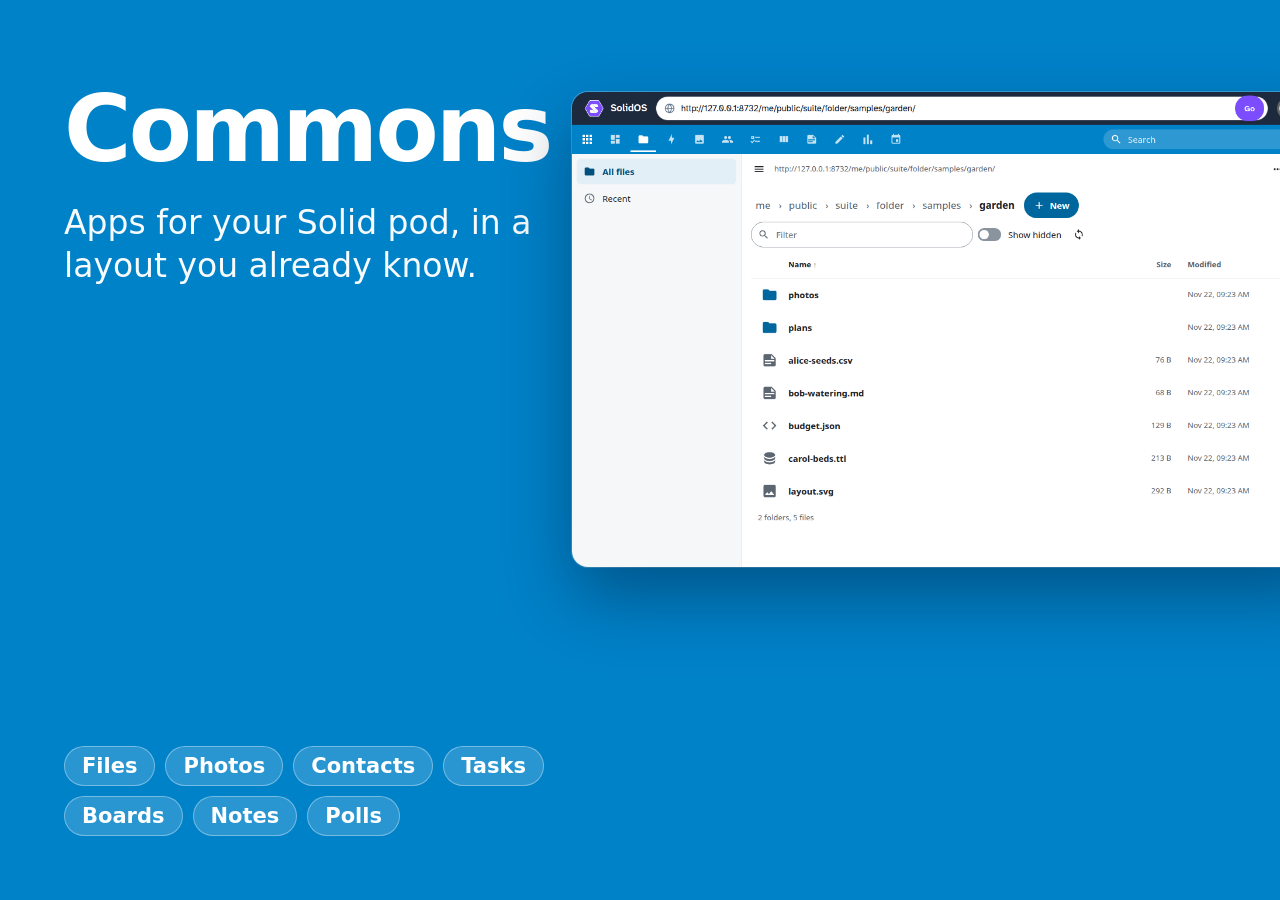
==== tools/og.html @ 5c6abfd5 "Front page: share picture and Open Graph tags" ====
<!doctype html>
<!-- The picture shown when a link to jss.live/commons is shared (og.png, 1200 × 630). node tools/og.mjs renders it. -->
<html lang="en"><head><meta charset="utf-8">
<style>
  * { box-sizing: border-box; margin: 0 }
  body { width: 1200px; height: 630px; overflow: hidden; background: #0082c9; color: #fff; font-family: system-ui, -apple-system, "Segoe UI", sans-serif; }
  .left { position: absolute; left: 64px; top: 84px; width: 470px }
  h1 { font-size: 92px; font-weight: 800; letter-spacing: -.03em; line-height: 1 }
  p { margin-top: 26px; font-size: 33px; line-height: 1.3; opacity: .97 }
  .tags { position: absolute; left: 64px; bottom: 64px; display: flex; flex-wrap: wrap; gap: 10px; width: 480px }
  .tags span { font-size: 21px; font-weight: 600; padding: 7px 17px; border-radius: 999px; background: rgba(255,255,255,.16); border: 1px solid rgba(255,255,255,.35) }
  .win { position: absolute; left: 572px; top: 92px; width: 760px; border-radius: 16px; overflow: hidden; box-shadow: 0 30px 70px rgba(0, 30, 60, .45), 0 0 0 1px rgba(255,255,255,.25) }
  .win img { display: block; width: 100% }
</style></head>
<body>
  <div class="left"><h1>Commons</h1><p>Apps for your Solid pod, in a layout you already know.</p></div>
  <div class="tags"><span>Files</span><span>Photos</span><span>Contacts</span><span>Tasks</span><span>Boards</span><span>Notes</span><span>Polls</span></div>
  <div class="win"><img src="../pictures/files.png" alt=""></div>
</body></html>
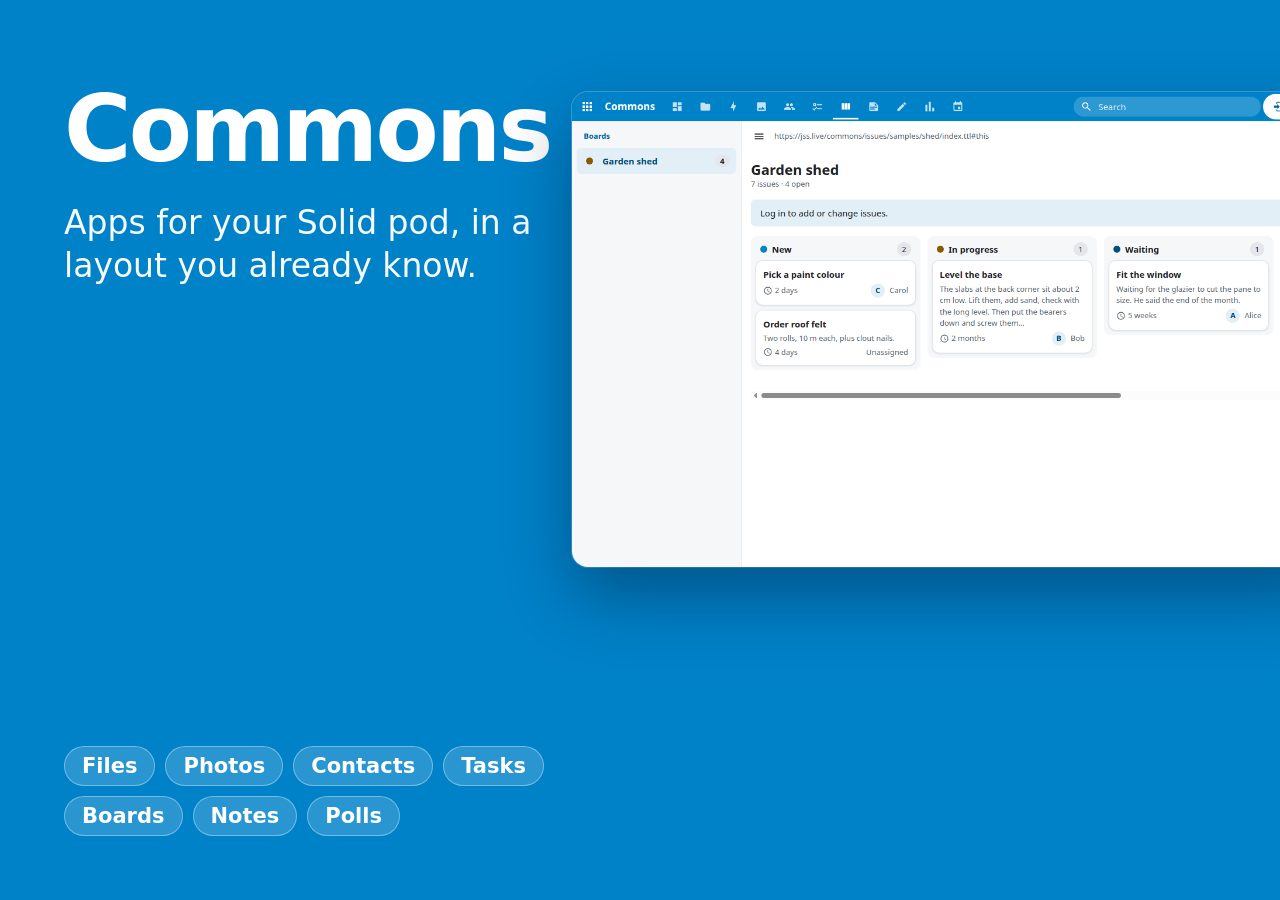
==== commit 47d8bf28: "Front page: pictures with the single Commons bar, on public sample data" ====
--- a/tools/og.html
+++ b/tools/og.html
@@ -15,5 +15,5 @@
 <body>
   <div class="left"><h1>Commons</h1><p>Apps for your Solid pod, in a layout you already know.</p></div>
   <div class="tags"><span>Files</span><span>Photos</span><span>Contacts</span><span>Tasks</span><span>Boards</span><span>Notes</span><span>Polls</span></div>
-  <div class="win"><img src="../pictures/files.png" alt=""></div>
+  <div class="win"><img src="../pictures/boards.png" alt=""></div>
 </body></html>
